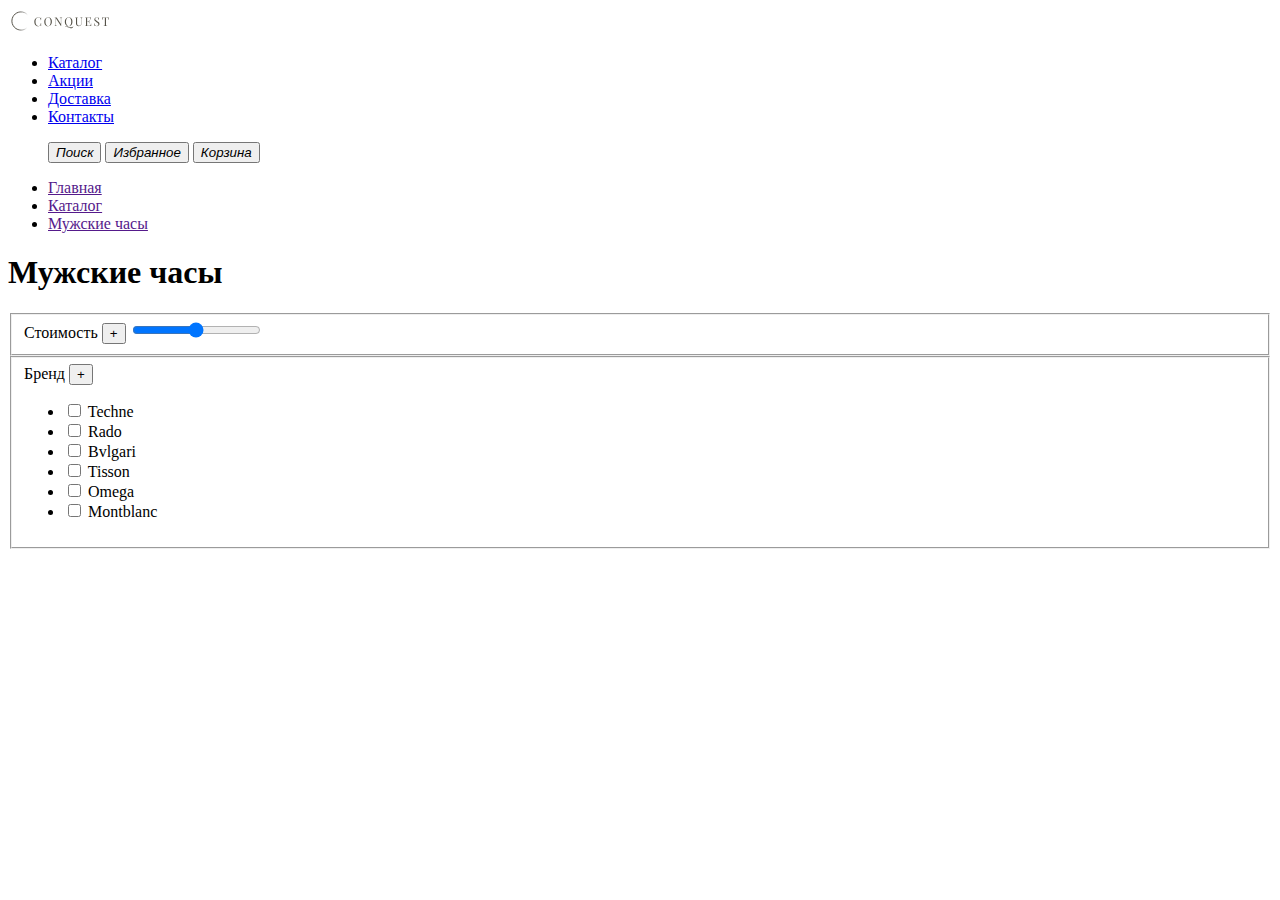
==== page1.html @ 1aa2a731 "Create new page, start make form" ====
<!DOCTYPE html>
<html lang="en">
<head>
    <meta charset="UTF-8">
    <title>Document</title>
</head>
<body>
    <header>
        <div class="logo">
            <img src="logo.svg" alt="Conquest Company">
        </div>
        <ul class="nav-list">
            <li class="nav-item"><a href="#">Каталог</a></li>
            <li class="nav-item"><a href="#">Акции</a></li>
            <li class="nav-item"><a href="#">Доставка</a></li>
            <li class="nav-item"><a href="#">Контакты</a></li>
        </ul>
        <ul>
            <button><i>Поиск</i></button>
            <button><i>Избранное</i></button>
            <button><i>Корзина</i></button>
        </ul>
    </header>
    <main>
    <ul>
        <li><a href="">Главная</a></li>
        <li><a href="">Каталог</a></li>
        <li><a href="">Мужские часы</a></li>
    </ul>
    <h1>Мужские часы</h1>
    <section>
        <form action="">
            <div class="">
                <fieldset>
                    <label for="Price">Стоимость</label>
                    <button id="Price">+</button>
                    <input type="range" id="volume" name="volume"
                    min="0" max="1000000">
                </fieldset>
            <div>    
            <div>
                <fieldset>
                    <label for="Brand">Бренд</label>
                    <button id="Brand">+</button>
                    <ul class="Checkbox">
                        <li>
                            <input id="Techne" type="checkbox">
                            <label for="Techne">Techne</label>
                        </li>
                        <li>
                            <input id="Rado" type="checkbox">
                            <label for="Rado">Rado</label>
                        </li>
                        <li>
                            <input id="Bvlgari" type="checkbox">
                            <label for="Bvlgari">Bvlgari</label>
                        </li>
                        <li>
                            <input id="Tisson" type="checkbox">
                            <label for="Tisson">Tisson</label>
                        </li>
                        <li>
                            <input id="Omega" type="checkbox">
                            <label for="Omega">Omega</label>
                        </li>
                        <li>
                            <input id="Montblanc" type="checkbox">
                            <label for="Montblanc">Montblanc</label>
                        </li>
                    </ul>
                </fieldset>
            </div>
        </form>
    </section>
    </main>
</body>
</html>
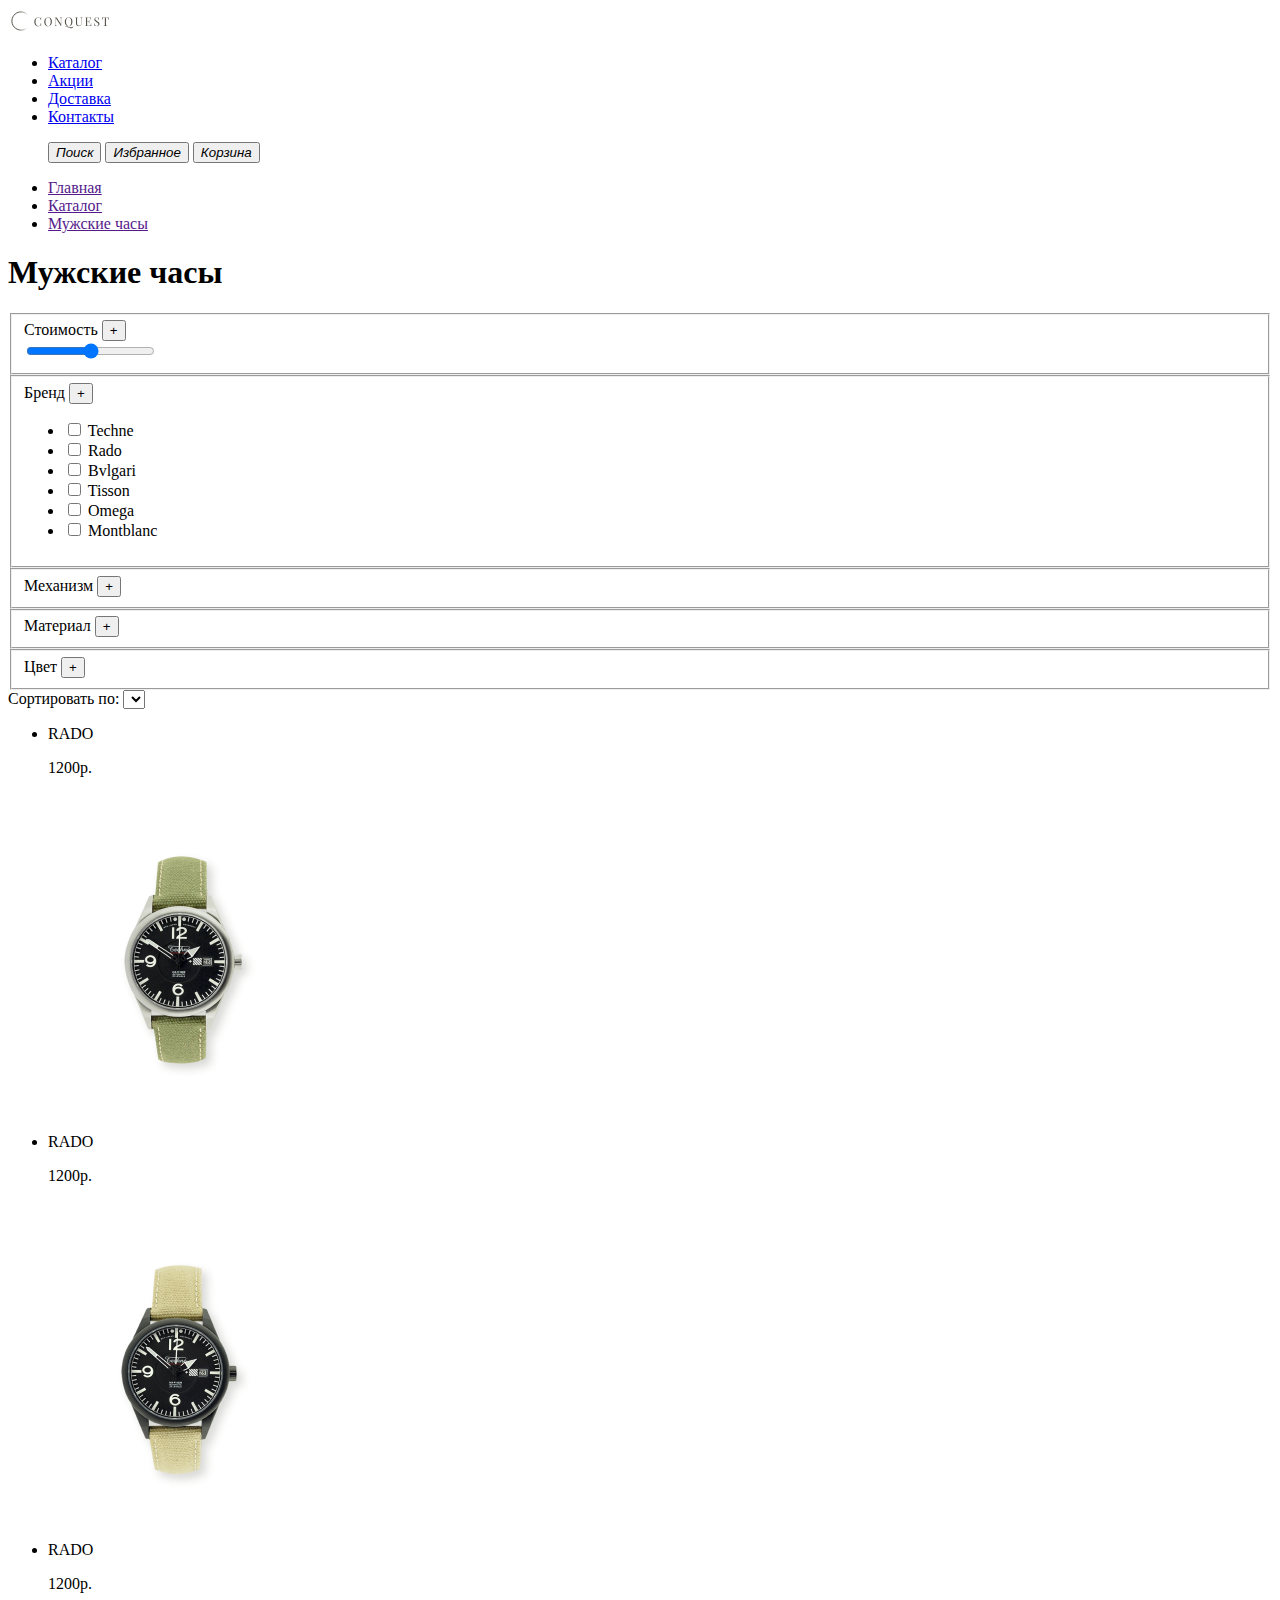
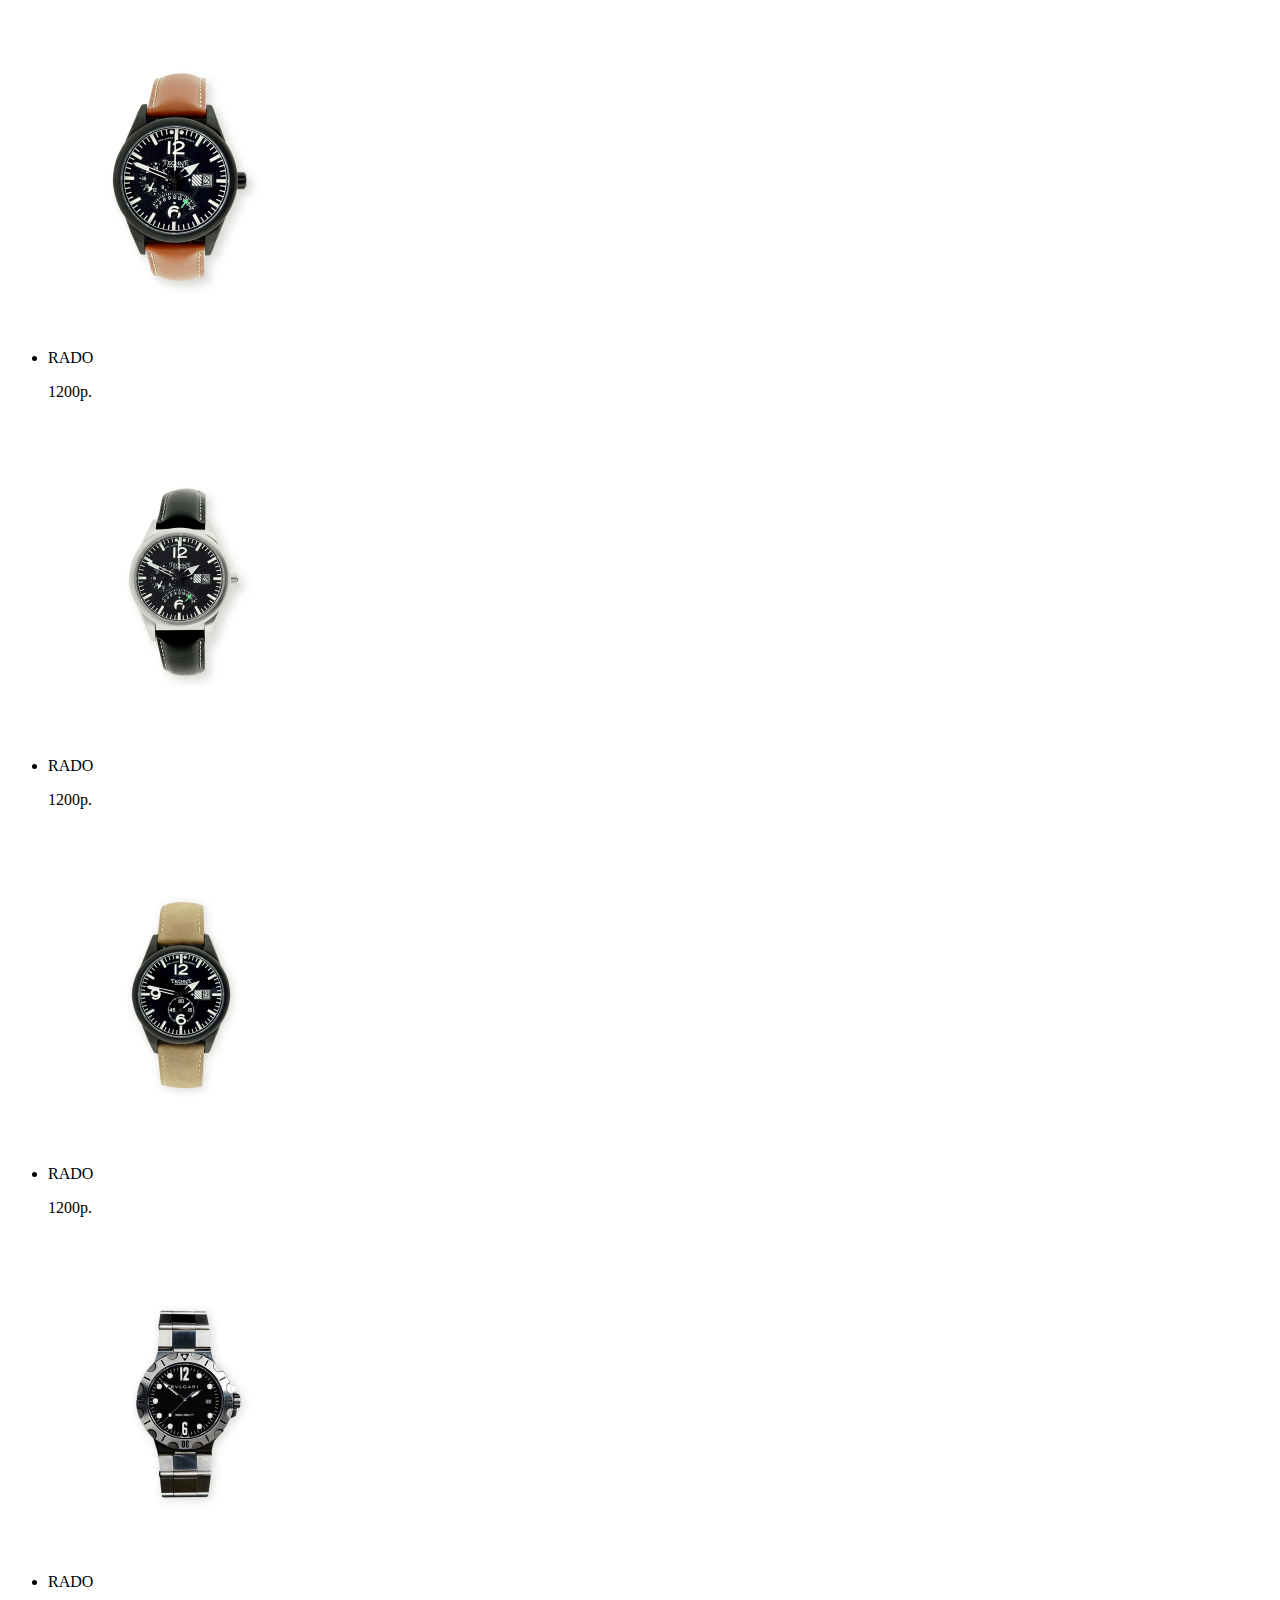
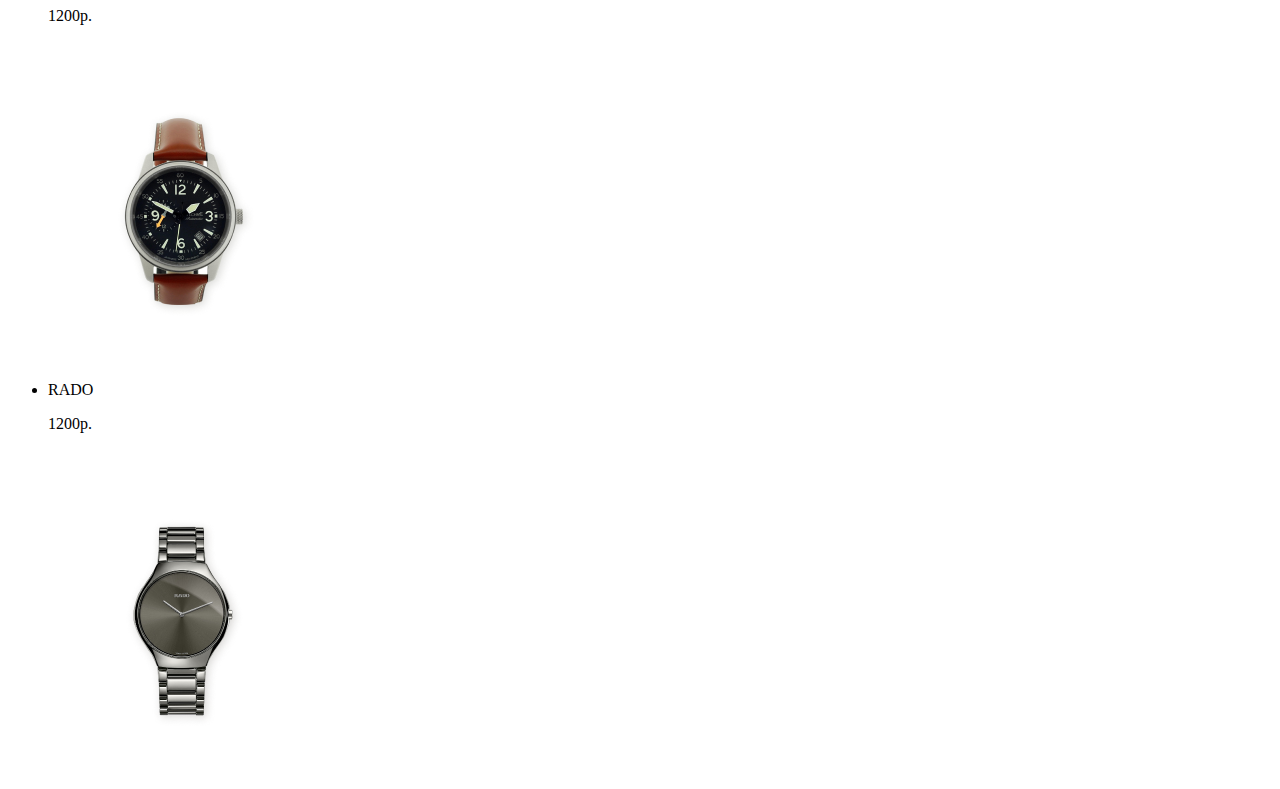
==== commit d953ba2e: "add picture and make all form" ====
--- a/page1.html
+++ b/page1.html
@@ -34,10 +34,10 @@
                 <fieldset>
                     <label for="Price">Стоимость</label>
                     <button id="Price">+</button>
-                    <input type="range" id="volume" name="volume"
-                    min="0" max="1000000">
+                    <br>
+                    <input type="range" id="" name="volume" min="0" max="1000000">
                 </fieldset>
-            <div>    
+            </div>    
             <div>
                 <fieldset>
                     <label for="Brand">Бренд</label>
@@ -70,7 +70,79 @@
                     </ul>
                 </fieldset>
             </div>
+            <div class="mechanism">
+                <fieldset>
+                    <label for="mechanism">Механизм</label>
+                    <button id="mechanism">+</button>
+                </fieldset>
+            </div>
+            <div class="material">
+                <fieldset>
+                    <label for="material">Материал</label>
+                    <button id="material">+</button>
+                </fieldset>
+            </div>
+            <div class="Color">
+                <fieldset>
+                    <label for="Color">Цвет</label>
+                    <button id="Color">+</button>
+                </fieldset>
+            </div>
         </form>
+    </section>
+    <section>
+        <form action="">
+            <label for="choose">Сортировать по:</label>
+            <select name="" id="choose">
+                <option value=""></option>
+                <option value=""></option>
+                <option value=""></option>
+            </select>
+        </form>
+        <div>
+            <ul>
+                <li class="popular-watch">
+                    <p>RADO</p>
+                    <p>1200p.</p>
+                    <img src="Tetchne1.png" alt="">
+                </li>
+                <li class="popular-watch">
+                    <p>RADO</p>
+                    <p>1200p.</p>
+                    <img src="Techne2.png" alt="">
+                </li>
+                <li class="popular-watch">
+                    <p>RADO</p>
+                    <p>1200p.</p>
+                    <img src="Techne3.png" alt="">
+                </li>
+                <li class="popular-watch">
+                    <p>RADO</p>
+                    <p>1200p.</p>
+                    <img src="Techne4.png" alt="">
+                </li>
+                <li class="popular-watch">
+                    <p>RADO</p>
+                    <p>1200p.</p>
+                    <img src="watch_5.png" alt="">
+                </li>
+                <li class="popular-watch">
+                    <p>RADO</p>
+                    <p>1200p.</p>
+                    <img src="watch_9.png" alt="">
+                </li>
+                <li class="">
+                    <p>RADO</p>
+                    <p>1200p.</p>
+                    <img src="watches_10.png" alt="">
+                </li>
+                <li class="popular-watch">
+                    <p>RADO</p>
+                    <p>1200p.</p>
+                    <img src="watch_11.png" alt="">
+                </li>
+            </ul>
+        </div>
     </section>
     </main>
 </body>
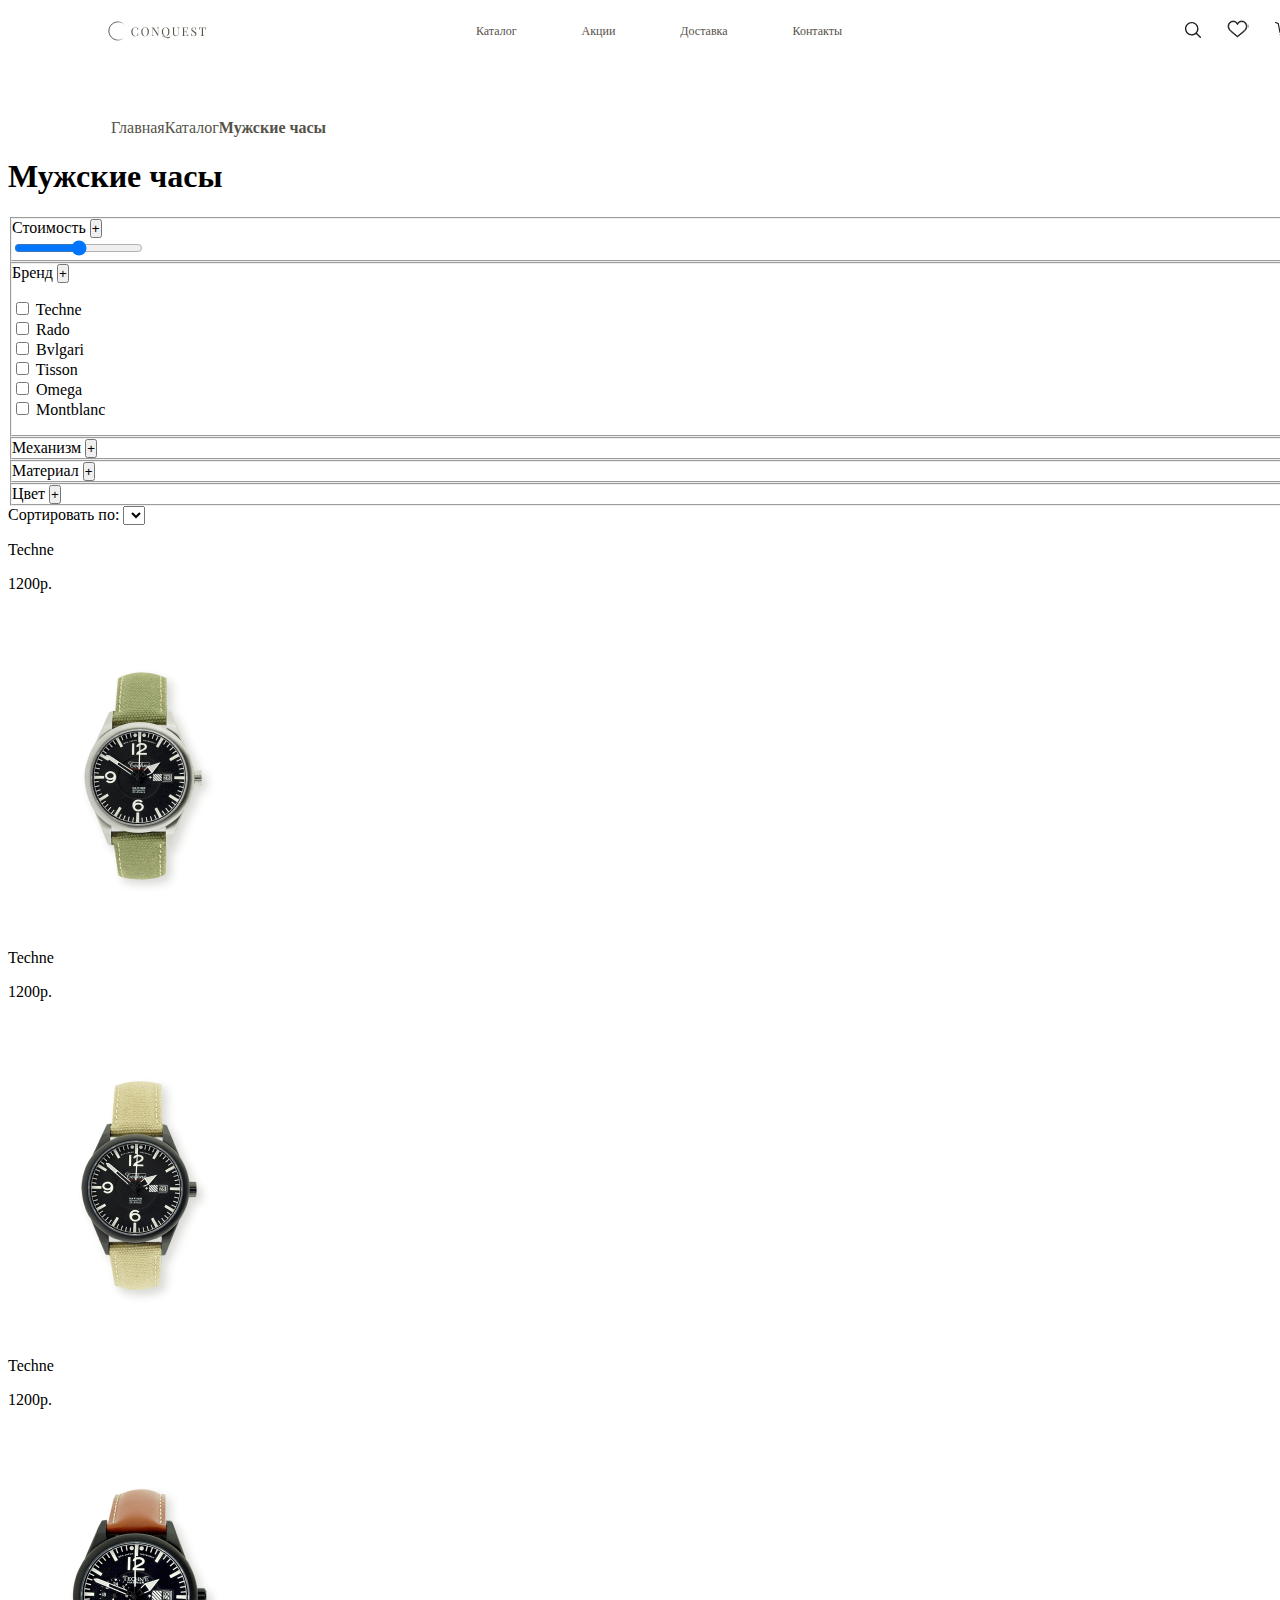
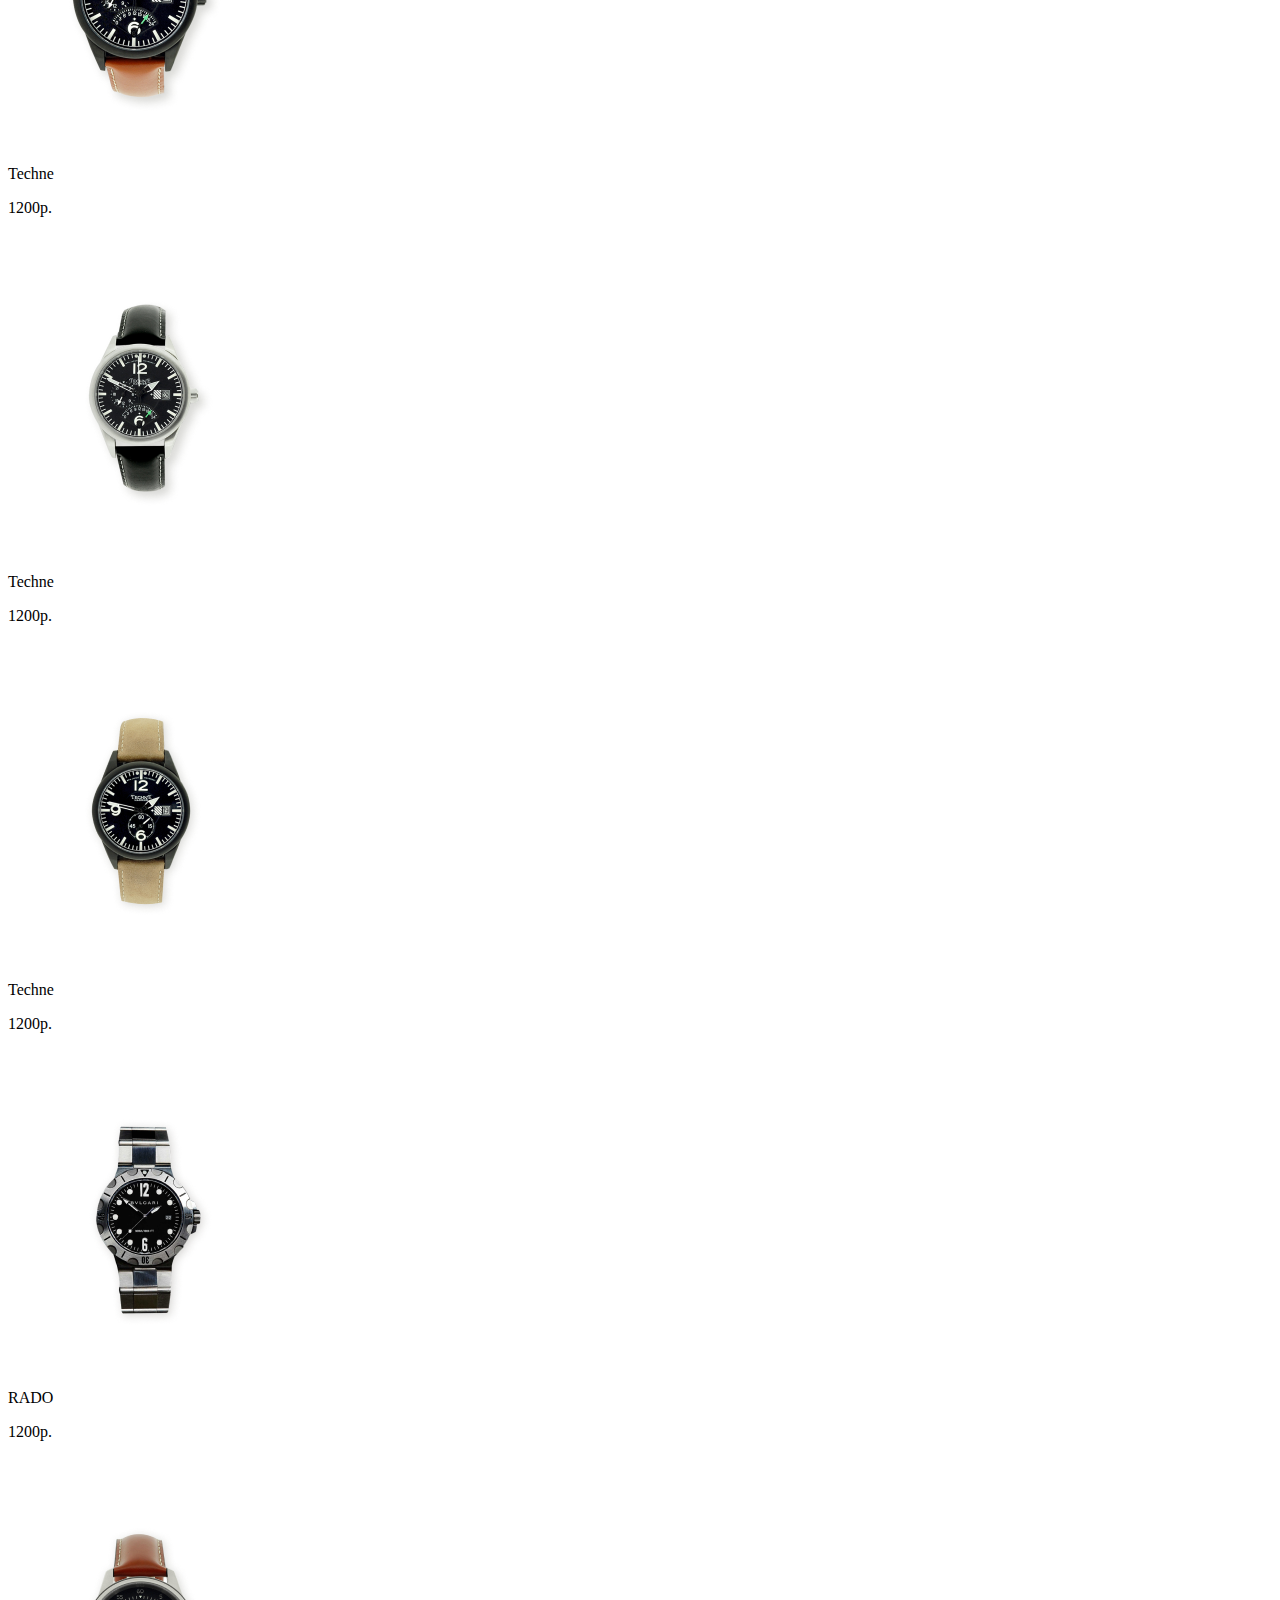
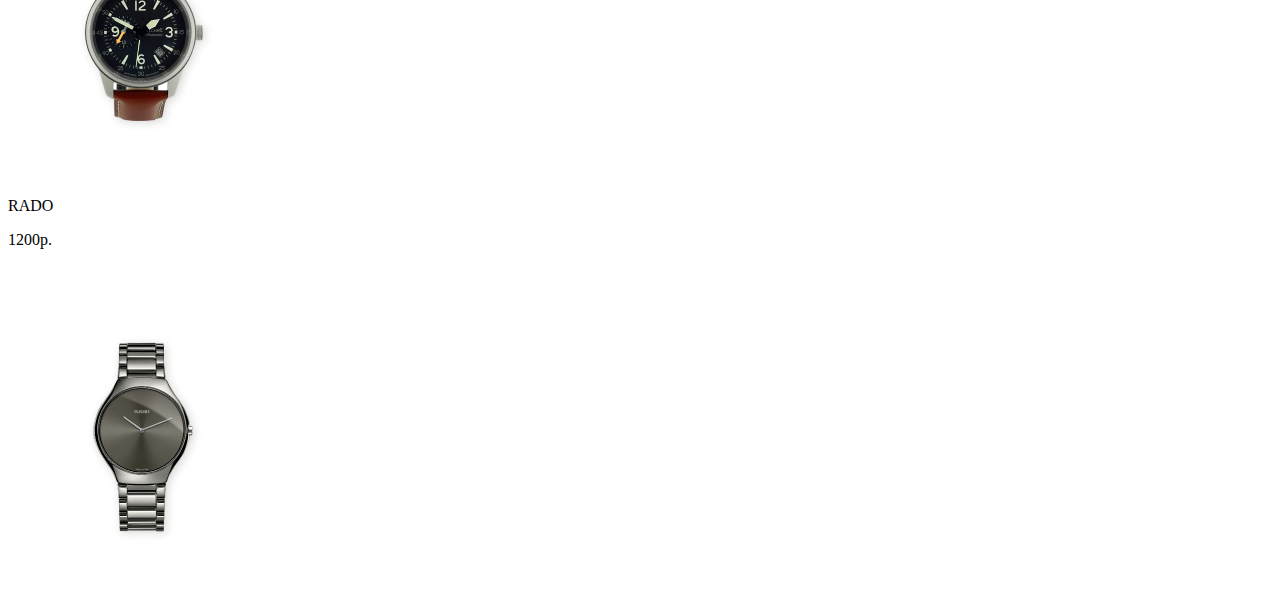
==== commit f0dee342: "add CSS and some Html" ====
--- a/page1.html
+++ b/page1.html
@@ -3,26 +3,25 @@
 <head>
     <meta charset="UTF-8">
     <title>Document</title>
+    <link rel="stylesheet" href="style.css">
 </head>
 <body>
     <header>
-        <div class="logo">
             <img src="logo.svg" alt="Conquest Company">
-        </div>
         <ul class="nav-list">
-            <li class="nav-item"><a href="#">Каталог</a></li>
-            <li class="nav-item"><a href="#">Акции</a></li>
-            <li class="nav-item"><a href="#">Доставка</a></li>
-            <li class="nav-item"><a href="#">Контакты</a></li>
+            <li><a href="#">Каталог</a></li>
+            <li><a href="#">Акции</a></li>
+            <li><a href="#">Доставка</a></li>
+            <li><a href="#">Контакты</a></li>
         </ul>
-        <ul>
-            <button><i>Поиск</i></button>
-            <button><i>Избранное</i></button>
-            <button><i>Корзина</i></button>
+        <ul class="list-button">
+            <button><i class="search"></i></button>
+            <button><i class="like"></i></button>
+            <button><i class="cart"></i></button>
         </ul>
     </header>
     <main>
-    <ul>
+    <ul class="min-nav-list">
         <li><a href="">Главная</a></li>
         <li><a href="">Каталог</a></li>
         <li><a href="">Мужские часы</a></li>
@@ -102,32 +101,35 @@
         <div>
             <ul>
                 <li class="popular-watch">
-                    <p>RADO</p>
+                    <p>Techne</p>
                     <p>1200p.</p>
                     <img src="Tetchne1.png" alt="">
                 </li>
                 <li class="popular-watch">
-                    <p>RADO</p>
+                    <p>Techne</p>
                     <p>1200p.</p>
                     <img src="Techne2.png" alt="">
                 </li>
                 <li class="popular-watch">
-                    <p>RADO</p>
+                    <p>Techne</p>
                     <p>1200p.</p>
                     <img src="Techne3.png" alt="">
                 </li>
                 <li class="popular-watch">
-                    <p>RADO</p>
+                    <p>Techne</p>
                     <p>1200p.</p>
                     <img src="Techne4.png" alt="">
                 </li>
                 <li class="popular-watch">
-                    <p>RADO</p>
+                    <p>Techne</p>
                     <p>1200p.</p>
                     <img src="watch_5.png" alt="">
                 </li>
+                <li>
+
+                </li>
                 <li class="popular-watch">
-                    <p>RADO</p>
+                    <p>Techne</p>
                     <p>1200p.</p>
                     <img src="watch_9.png" alt="">
                 </li>
--- a/style.css
+++ b/style.css
@@ -0,0 +1,78 @@
+*{
+  box-sizing: border-box;
+  text-decoration: none;
+  padding: 0;
+}
+
+a {
+  color: #555248;
+}
+
+body {
+  width: 1366px;
+}
+header {
+  display: flex;
+  align-items: center;
+  font-size: 12px;
+  margin-bottom: 65px;
+}
+
+.nav-list {
+  display: flex;
+  margin-left: 267px;
+  margin-right: 278px;
+}
+
+.nav-list li {
+  margin-right: 65px;
+}
+
+.nav-list a:hover {
+  color: #A69876;
+  cursor: pointer;
+}
+
+li {
+  list-style-type: none ;
+}
+
+header img {
+  margin-left: 97px;
+}
+
+.list-button button {
+  background-color: white;
+  border: none;
+}
+
+.search {
+  display: flex;
+  background-image: url(Search.svg);
+  width: 16px;
+  height: 16px;
+}
+
+.like {
+  display: flex;
+  background-image: url(Like.svg);
+  width: 22px;
+  height: 18px;
+  margin: 0 23px;
+}
+
+.cart {
+  display: flex;
+  background-image: url(Cart.svg);
+  width: 18px;
+  height: 16px;
+}
+
+.min-nav-list {
+  display: flex;
+  margin-left: 103px;
+}
+
+.min-nav-list li:last-of-type{
+  font-weight: 700;
+}
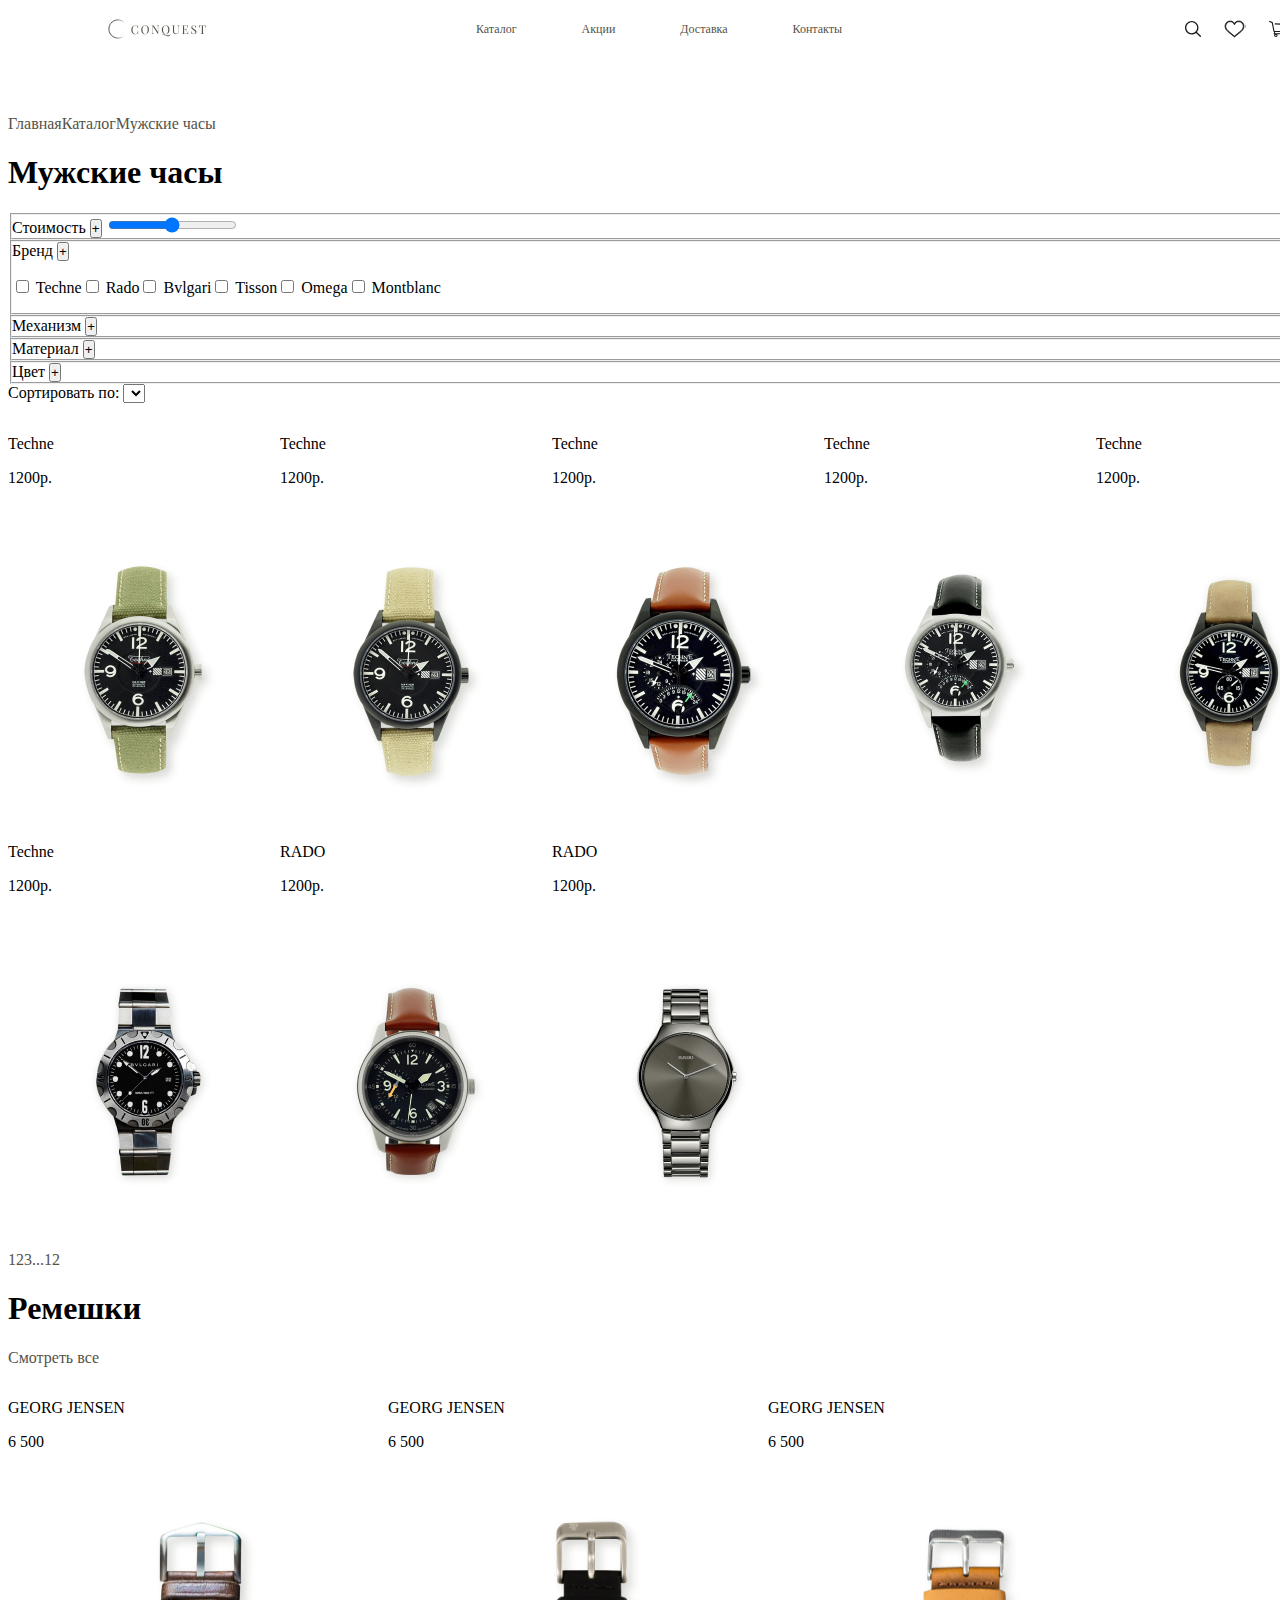
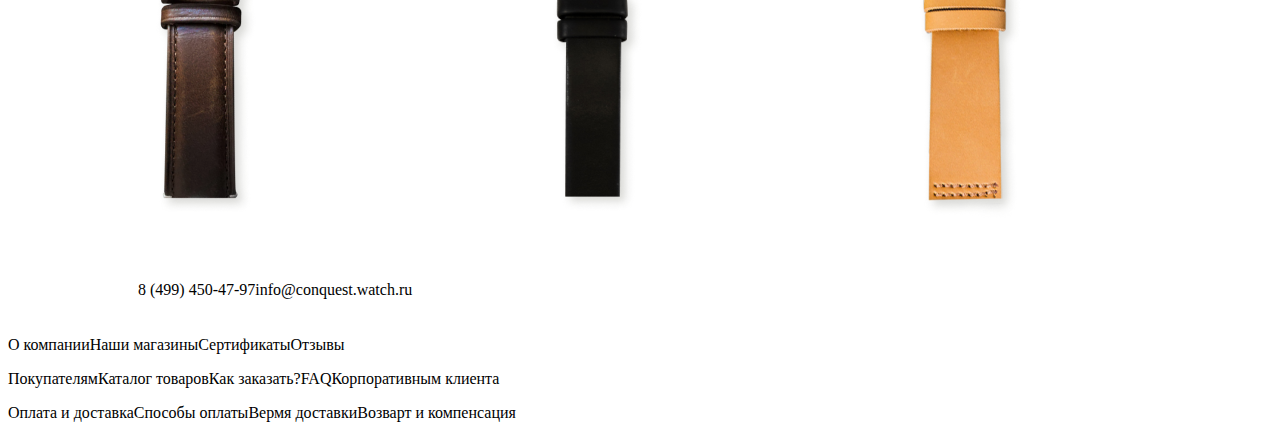
==== commit 65297bd9: "recreate some pictore, make css code for firstpage" ====
--- a/page1.html
+++ b/page1.html
@@ -2,7 +2,7 @@
 <html lang="en">
 <head>
     <meta charset="UTF-8">
-    <title>Document</title>
+    <title>Page2</title>
     <link rel="stylesheet" href="style.css">
 </head>
 <body>
@@ -33,7 +33,6 @@
                 <fieldset>
                     <label for="Price">Стоимость</label>
                     <button id="Price">+</button>
-                    <br>
                     <input type="range" id="" name="volume" min="0" max="1000000">
                 </fieldset>
             </div>    
@@ -144,8 +143,74 @@
                     <img src="watch_11.png" alt="">
                 </li>
             </ul>
+            <ul>
+                <li>
+                    <a href="">1</a>
+                </li>
+                <li>
+                    <a href="">2</a>
+                </li>
+                <li>
+                    <a href="">3</a>
+                </li>
+                <li>
+                    <a href="">...</a>
+                </li>
+                <li>
+                    <a href="">12</a>
+                </li>
+            </ul>
+        </div>
+    </section>
+    <section>
+        <h1>Ремешки</h1>
+        <a href="">Смотреть все</a>
+        <div>
+            <ul>
+                <li class="Straps">
+                    <p>GEORG JENSEN</p>
+                    <p>6 500</p>
+                    <img src="band_1.png" alt="">
+                </li>
+                <li class="Straps">
+                    <p>GEORG JENSEN</p>
+                    <p>6 500</p>
+                    <img src="band_2.png" alt="">
+                </li>
+                <li class="Straps">
+                    <p>GEORG JENSEN</p>
+                    <p>6 500</p>
+                    <img src="band_3.png" alt="">
+                </li>
+            </ul>
         </div>
     </section>
     </main>
+    <footer>
+        <ul>
+            <li class="Footer-First-li"><img src="footer logo.svg" alt=""></li>
+            <li>8 (499) 450-47-97</li>
+            <li>info@conquest.watch.ru</li>
+        </ul>
+        <ul>
+            <li class="Footer-First-li">О компании</li>
+            <li>Наши магазины</li>
+            <li>Сертификаты</li>
+            <li>Отзывы</li>
+        </ul>
+        <ul>
+            <li class="Footer-First-li">Покупателям</li>
+            <li>Каталог товаров</li>
+            <li>Как заказать?</li>
+            <li>FAQ</li>
+            <li>Корпоративным клиента</li>
+        </ul>
+        <ul>
+            <li class="Footer-First-li">Оплата и доставка</li>
+            <li>Способы оплаты</li>
+            <li>Вермя доставки</li>
+            <li>Возварт и компенсация</li>
+        </ul>
+    </footer>
 </body>
 </html>--- a/style.css
+++ b/style.css
@@ -41,10 +41,6 @@
   margin-left: 97px;
 }
 
-.list-button button {
-  background-color: white;
-  border: none;
-}
 
 .search {
   display: flex;
@@ -68,11 +64,106 @@
   height: 16px;
 }
 
-.min-nav-list {
+.list-button button {
+  background-color: white;
+  border: none;
+}
+.first-ad {
   display: flex;
-  margin-left: 103px;
+  background-image:url(Ellipse.png) ;
+  background-repeat: no-repeat;
+  background-position: center;
 }
 
-.min-nav-list li:last-of-type{
-  font-weight: 700;
+.info h1 {
+  margin: 273px 134px 0 185px;
+
+  font-style: normal;
+  font-weight: 400;
+  font-size: 45px;
+  line-height: 60px;
+
+  color: #1B1A17;
 }
+
+.info h2 {
+  margin: 16px 0 39px 185px ;
+
+  font-family: 'Playfair Display';
+  font-style: normal;
+  font-weight: 400;
+  font-size: 30px;
+  line-height: 40px;
+
+  color: #1B1A17;
+}
+
+.info p {
+  margin: 0 0 64px 185px;
+
+  font-family: 'Roboto';
+  font-style: normal;
+  font-weight: 300;
+  font-size: 14px;
+  line-height: 21px;
+}
+
+.info button {
+  margin: 0 0 239px 181px;
+  width: 205px;
+  height: 64px;
+  left: 181px;
+  top: 553px;
+
+  background: #444240;
+  
+  font-family: 'Roboto';
+  font-style: normal;
+  font-weight: 500;
+  font-size: 12px;
+  line-height: 14px;
+  letter-spacing: 0.05em;
+  text-transform: uppercase;
+  color: white;
+}
+
+.product-presentation img {
+  display: flexbox;
+}
+
+.popular-models h1 {
+  margin: 79px 530px 0 530px;
+
+  font-family: 'Playfair Display';
+  font-style: normal;
+  font-weight: 400;
+  font-size: 32px;
+  line-height: 43px;
+
+  color: #1B1A17;
+}
+
+.popular-models a {
+  margin: 115px 98px 0 1164px;
+}
+
+ul {
+  display: flex;
+  flex-wrap: wrap;
+}
+
+.card-1 {
+  width: 370px;
+  margin: 34px;
+}
+
+.card-2 {
+  width: 370px;
+  margin: 34px;
+}
+
+.card-3 {
+  width: 370px;
+  margin: 34px;
+}
+  